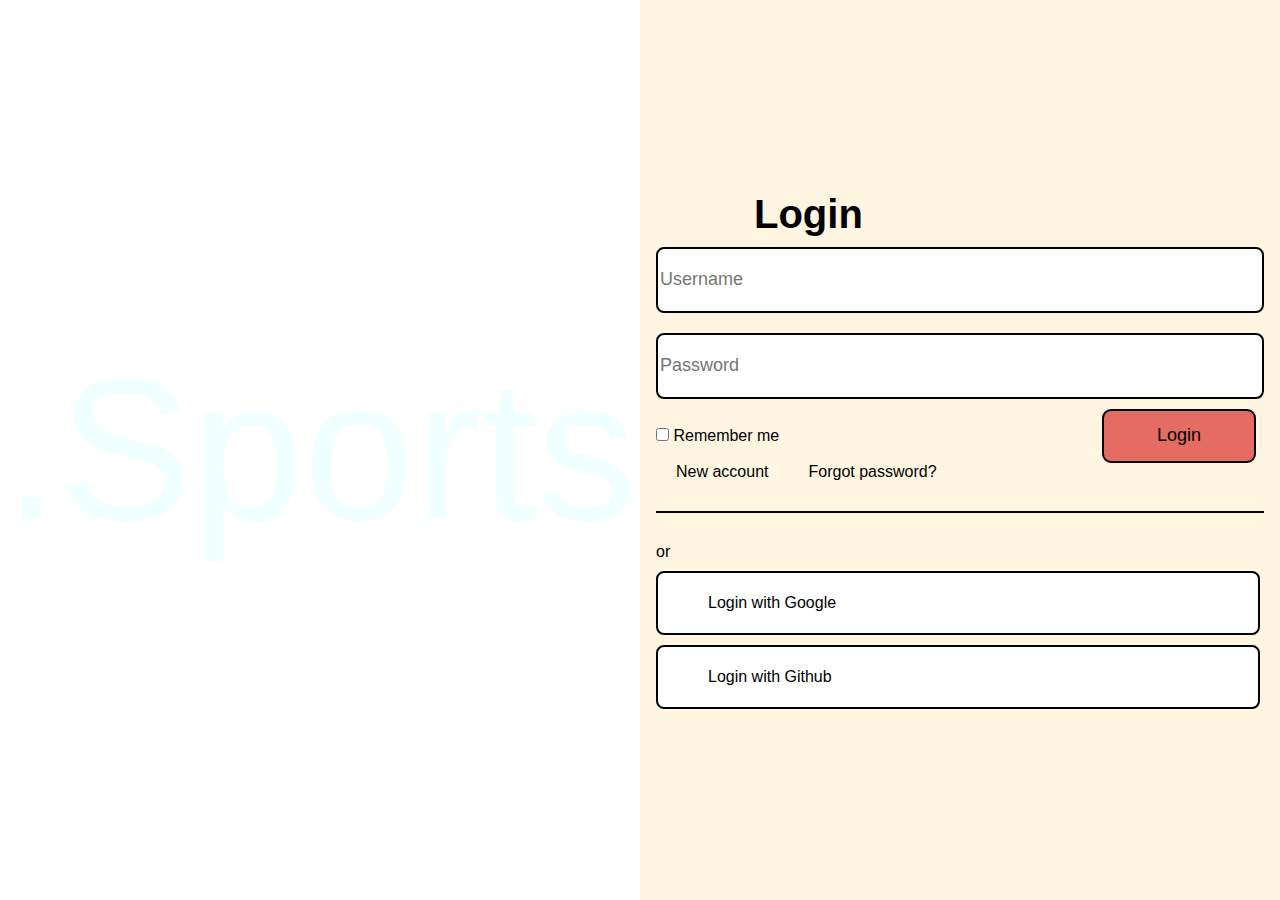
==== index.html @ 014f5879 "Add files via upload" ====
<!DOCTYPE html>
<html lang="en">
<head>
      <meta charset="UTF-8">
      <meta name="viewport" content="width=device-width, initial-scale=1.0">
      <link rel="stylesheet" href="/style.css">
      <script src="script.js"></script>
      <title>Login</title>
</head>
<body>
      <div class="container">
            <div class="left-box">
                 <div class="header-text">.Sports</div>
            </div>
            <div class="right-box">
                  <div class="login-heading"><h1>Login</h1></div>
                  <div class="outer-box">
                        <div class="login-box">
                              <div class="box1">
                                    <input class="input-box" placeholder="Username" type="text">
                                    <input class="input-box" placeholder="Password" type="password">
                              </div>
                              <div class="box2"> 
                                    <div class="checkbox"><input type="checkbox"> Remember me</div>
                                    <div id="login_button">Login</div>
                              </div>
                              <div class="box3"> 
                                    <div><a href="/signup.html">New account</a></div>
                                    <div><a href="#">Forgot password?</a></div>
                              </div>
                              <hr>
                              <div>or</div>
                              <div class="Login-other">
                                    <div class="google-logo"></div>
                                    <div class="field-text">Login with Google</div>
                              </div>
                              <div class="Login-other">
                                    <div class="github-logo"></div>
                                    <div class="field-text">Login with Github</div>
                              </div>
                        </div>
                  </div>
            </div>
      </div>
</body>
</html>
---- style.css ----
*{    margin: 0%;
      border: border-box;
      background-color: fff5e1;
      font-family: Arial, Helvetica, sans-serif;
     


}
.container{
      display: flex;
      flex-direction: row;
     height: 100vh;
     width: 100%;
}
.left-box{
      width: 50%;
      background-image: url(/image/pexels-hngstrm-1265952.jpg);
      background-size:cover;
      background-position: 50px;  
      display: flex;
      align-items: center;
      justify-content: center;   
      color:azure; 
}
.header-text{
      font-size: 200px;
      font-family: Impact, Haettenschweiler, 'Arial Narrow Bold', sans-serif;
      background-color: transparent;
      z-index:1;
}
.right-box{
      width:50%;
      display: flex;
      flex-direction: column;
      justify-content: center;
      background-color: #fff5e1;
      
}
.login-heading{
      margin-left: 114px;
      font-size: 20px;
      font-family:Verdana, Geneva, Tahoma, sans-serif;
}
.outer-box{
      display: flex;
      align-items: center;
      justify-content: center;
      
}

.box1{
      /* background-color: blueviolet; */
      width: 100%;
      display: flex;
      flex-direction: column;
      align-items: center;
      justify-content: center;
      border: none;
}
.input-box{
      height:60px;
      width: 600px;
      background-color: rgb(255, 255, 255);
      color: black;
      font-size: large;
      text-align: start;
      border:2px solid black;
      border-radius: 8px;
      margin-top: 10px;
      margin-bottom: 10px;
}
.box2{
      /* background-color: pink; */
      width: 600px ;
      display: flex;
      flex-direction: row;
      align-items: center;
      justify-content:space-between;
      
}
#login_button{
      width:150px;
      height:50px;
      font-size:large;
      border-radius: 9px;
      background-color: #e46c63;
      border:2px solid black;
      display: flex;
      justify-content: center;
      align-items: center;
      
}
#login_button:hover{
      background-color: #8a2c27;
      
}
.box3{
      width: 600px;
      color: black;
      display: flex;
      flex-direction:row;
      align-items: center;
      justify-content:start;

}
hr{
      border: 1px solid rgb(0, 0, 0);
      margin-top: 30px;
      margin-bottom: 30px;
      
}
a{
      margin: 20px;
      text-decoration: none;
      color:black;
}
.google-logo{
      height: 50px;
      width: 50px;
      background-image: url(/image/google.jpg);
      background-size: cover;
}
.Login-other{
      height: 60px;
      width: 600px;
      color: black;
      background-color: rgb(255, 255, 255);
      border:2px solid black;
      border-radius: 8px;
      display: flex;
      align-items: center;
      flex-direction: row;
      margin-top: 10px;
}
.Login-other:hover{
      background-color: bisque;
}
.github-logo{
      height: 50px;
      width: 50px;
      background-image: url(/image/github.jpg);
      background-size: cover;
}
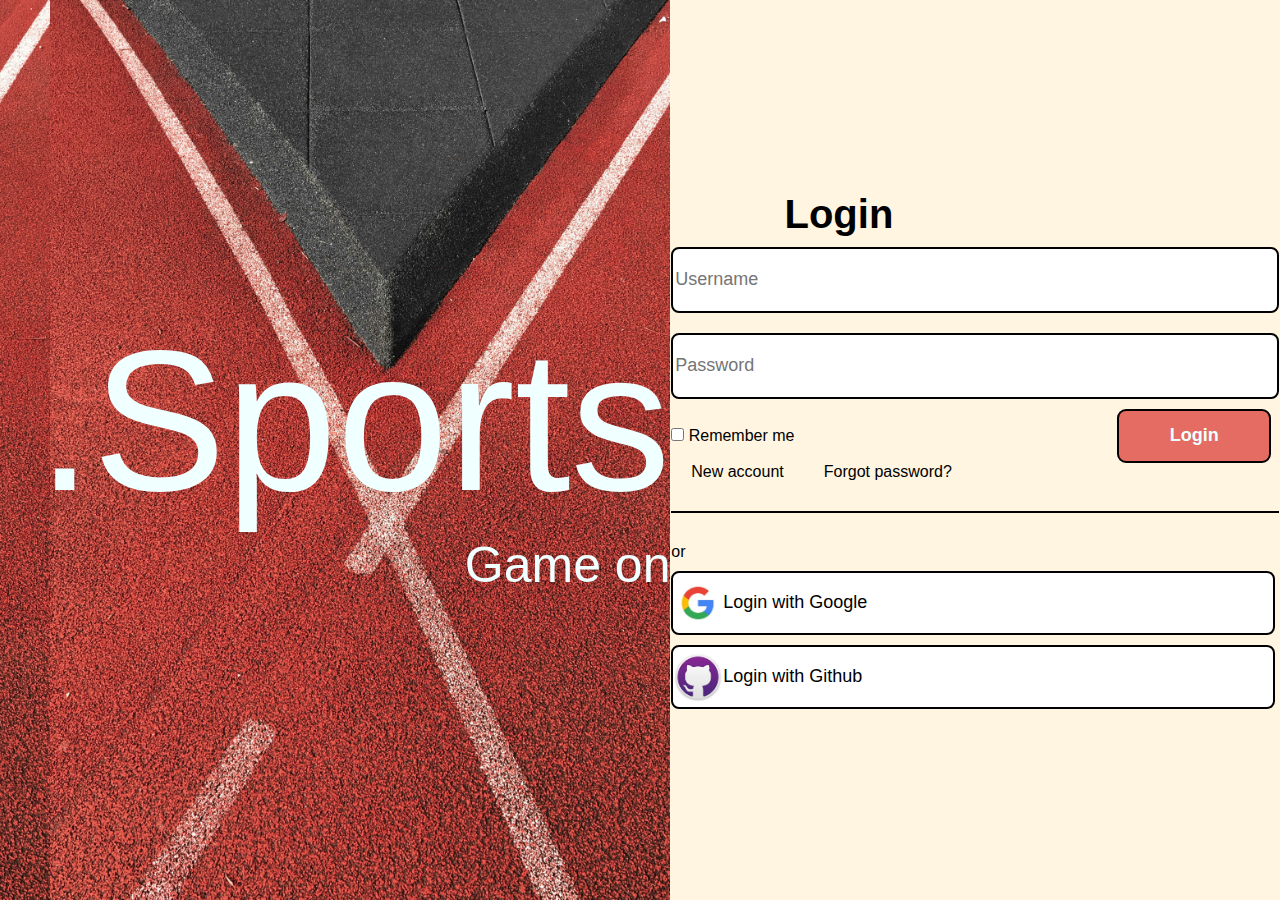
==== commit f5190237: "Add files via upload" ====
--- a/index.html
+++ b/index.html
@@ -11,14 +11,15 @@
       <div class="container">
             <div class="left-box">
                  <div class="header-text">.Sports</div>
+                 <div class="sub-header-text">Game on</div>
             </div>
             <div class="right-box">
                   <div class="login-heading"><h1>Login</h1></div>
                   <div class="outer-box">
                         <div class="login-box">
                               <div class="box1">
-                                    <input class="input-box" placeholder="Username" type="text">
-                                    <input class="input-box" placeholder="Password" type="password">
+                                    <input class="input-box on-hover" id="username" placeholder="Username" type="text">
+                                    <input class="input-box on-hover" placeholder="Password" type="password">
                               </div>
                               <div class="box2"> 
                                     <div class="checkbox"><input type="checkbox"> Remember me</div>
@@ -30,11 +31,11 @@
                               </div>
                               <hr>
                               <div>or</div>
-                              <div class="Login-other">
+                              <div class="Login-other on-hover">
                                     <div class="google-logo"></div>
                                     <div class="field-text">Login with Google</div>
                               </div>
-                              <div class="Login-other">
+                              <div class="Login-other on-hover">
                                     <div class="github-logo"></div>
                                     <div class="field-text">Login with Github</div>
                               </div>
--- a/style.css
+++ b/style.css
@@ -13,12 +13,13 @@
      width: 100%;
 }
 .left-box{
-      width: 50%;
+      width: 55%;
       background-image: url(/image/pexels-hngstrm-1265952.jpg);
       background-size:cover;
       background-position: 50px;  
       display: flex;
-      align-items: center;
+      flex-direction: column;
+      align-items: end;
       justify-content: center;   
       color:azure; 
 }
@@ -27,6 +28,10 @@
       font-family: Impact, Haettenschweiler, 'Arial Narrow Bold', sans-serif;
       background-color: transparent;
       z-index:1;
+}
+.sub-header-text{
+      font-size: 50px;
+      font-family: Impact, Haettenschweiler, 'Arial Narrow Bold', sans-serif;
 }
 .right-box{
       width:50%;
@@ -82,6 +87,8 @@
       width:150px;
       height:50px;
       font-size:large;
+      font-weight: 700;
+      color: azure;
       border-radius: 9px;
       background-color: #e46c63;
       border:2px solid black;
@@ -124,6 +131,7 @@
       height: 60px;
       width: 600px;
       color: black;
+      font-size: large;
       background-color: rgb(255, 255, 255);
       border:2px solid black;
       border-radius: 8px;
@@ -132,7 +140,7 @@
       flex-direction: row;
       margin-top: 10px;
 }
-.Login-other:hover{
+.on-hover:hover{
       background-color: bisque;
 }
 .github-logo{
